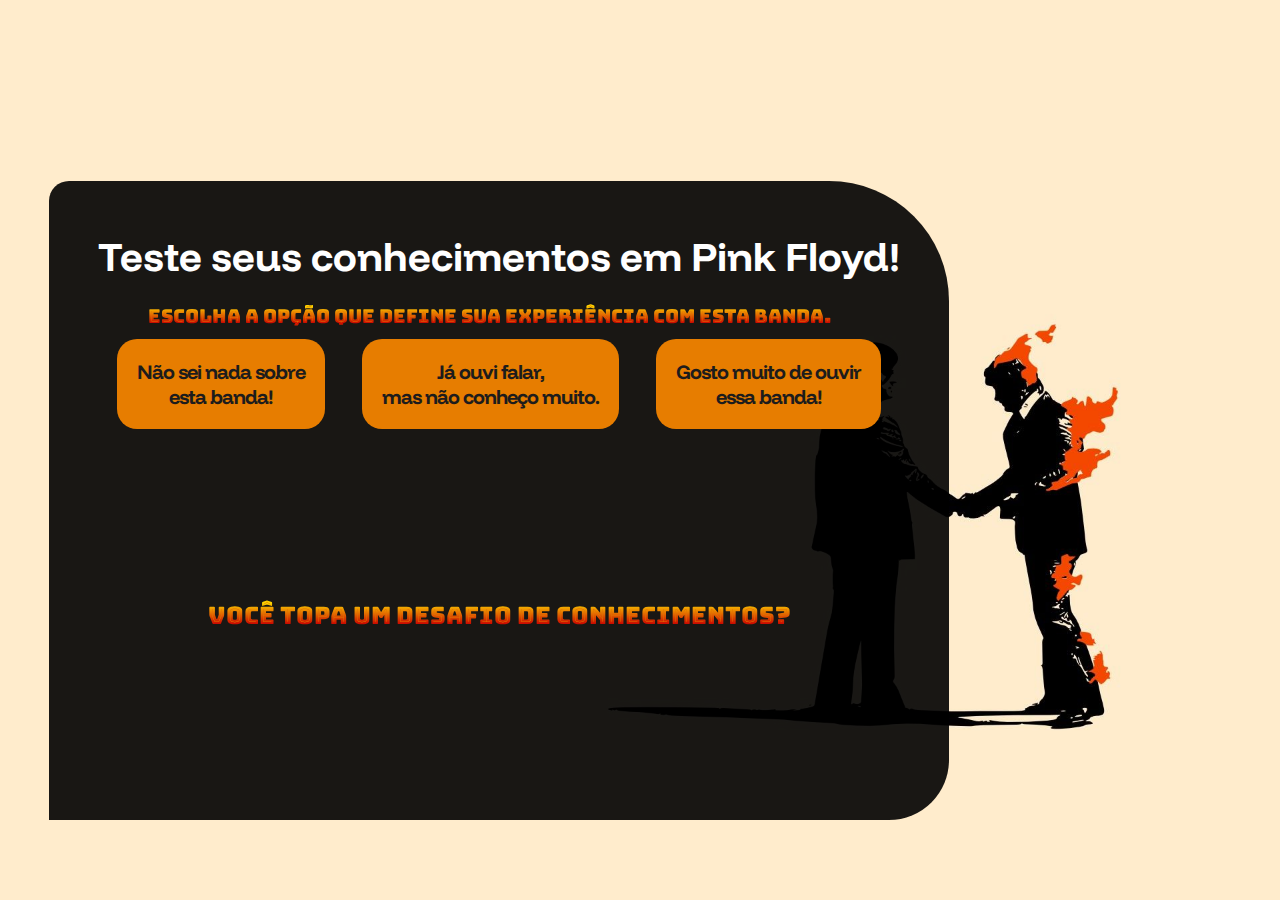
==== aula003/index.html @ e8a36d99 "criando os arquivos html e css da página do jogo de conhecimentos do pink floyd" ====
<!DOCTYPE html>
<html lang="pt">
<head>
    <meta charset="UTF-8">
    <meta name="viewport" content="width=device-width, initial-scale=1.0">
    <title>Pink Floyd Soundtrack</title>
    <link rel="stylesheet" href="/aula003/style.css">
</head>
<body>

    <div class="container">
        <div class="content">
            <div class="main__content">
                <h1>Teste seus conhecimentos em Pink Floyd!</h1>
                <p>Escolha a opção que define sua experiência com esta banda.</p>
                <div class="main__content__btn">
                    <button onclick="iDontNow()">Não sei nada sobre <br />esta banda!</button>
                    <button onclick="iHeardAbout()">Já ouvi falar,<br /> mas não conheço muito.</button>
                    <button onclick="iReallyLike()">Gosto muito de ouvir <br />essa banda!</button>
                </div>

                <div id="dialog">
                    <!-- <img class="dialog__img" src="/aula003/src/images.png">
                    <small>guitarra David Guilmour, ex vocalista da banda</small> -->

                   
                </div>

                <div id="challenge">
                    <h2>Você topa um desafio de conhecimentos?</h2> 
                </div>

            </div>
            
           
        </div>
    </div>
    
    <script src="/aula003/script.js"></script>
</body>
</html>
---- aula003/style.css ----
@import url('https://fonts.googleapis.com/css2?family=Balthazar&family=Boldonse&family=Funnel+Display:wght@300..800&family=Montserrat:ital,wght@0,700;1,700&family=Poppins:ital,wght@0,400;0,700;1,600&family=Roboto+Mono:ital,wght@0,600;1,600&family=Ubuntu:wght@300;400;500;700&display=swap');
@import url('https://fonts.googleapis.com/css2?family=Balthazar&family=Boldonse&family=Bungee+Spice&family=Funnel+Display:wght@300..800&family=Montserrat:ital,wght@0,700;1,700&family=Poppins:ital,wght@0,400;0,700;1,600&family=Roboto+Mono:ital,wght@0,600;1,600&family=Ubuntu:wght@300;400;500;700&display=swap');
@import url('https://fonts.googleapis.com/css2?family=Cutive+Mono&display=swap');
@import url('https://fonts.googleapis.com/css2?family=Fjalla+One&display=swap');

* {
    margin: 0;
    padding: 0;
    box-sizing: border-box;
    text-decoration: none;
    list-style: none;
}

body {
    background-color: #FFECCC;
    background-image: url(/aula003/src/wallpaper__main.jpg);
    background-repeat: no-repeat;
    background-position: right;
    background-size: contain;
}

.container {
    display: flex;
    justify-content: left;
    align-items: center;
    width: 100%;
    min-height: 100dvh;
}

.content {
    display: flex;
    justify-content: center;

    margin-left: 49px;
    margin-top: 100px;
    
    background-color: rgba(0, 0, 0, 0.9);
    border-top-right-radius: 120px;
    border-bottom-right-radius: 60px;
    border-top-left-radius: 20px;
    width: 900px;
    min-height: 600px;
    padding: 20px;
    color: #fff;
}

.main__content h1 {
    font-size: 2.5em;
    font-family: "Funnel Display", sans-serif;
    font-weight: bold;
    margin-top: 30px;
}

.main__content p {
    font-size: 1.2em;
    font-family: "Bungee Spice", sans-serif;
    margin-left: 50px;
    margin-top: 22px;
}

.main__content__btn {
    margin-top: 10px;
    display: flex;
    justify-content: space-around;
}

.main__content__btn button {
    border: none;
    cursor: pointer;
    padding: 20px 20px;
    border-radius: 20px;
    background-color: #E77D00;
    color: #1d1c1c;
    font-family: "Funnel Display", sans-serif;
    font-size: 20px;
    font-weight: bold;
    letter-spacing: -1px;
}

.main__content__btn button:hover {
    background-color: #1d1c1c;
    color: #E77D00;
}

#dialog {
    height: 155px;
    max-width: 781px;
    display: flex;
    justify-content: center ;
    font-size: 1.3em;
    font-family: monospace;
    letter-spacing: -2px;
    padding: 20px 20px;    
}

#dialog p {
    font-size: 1.2em;
    font-family: monospace;
    letter-spacing: -2px;
}

#dialog .dialog__img {
    transform: rotate(-10deg);
}

#dialog small {
    position: absolute;
    top: 554px;
    left: 494px;
}

#challenge {
    margin-top: 16px;
    display: flex;
    justify-content: center;
    height: 200px;
}


#challenge h2{
    font-family: "Bungee Spice", sans-serif;
}
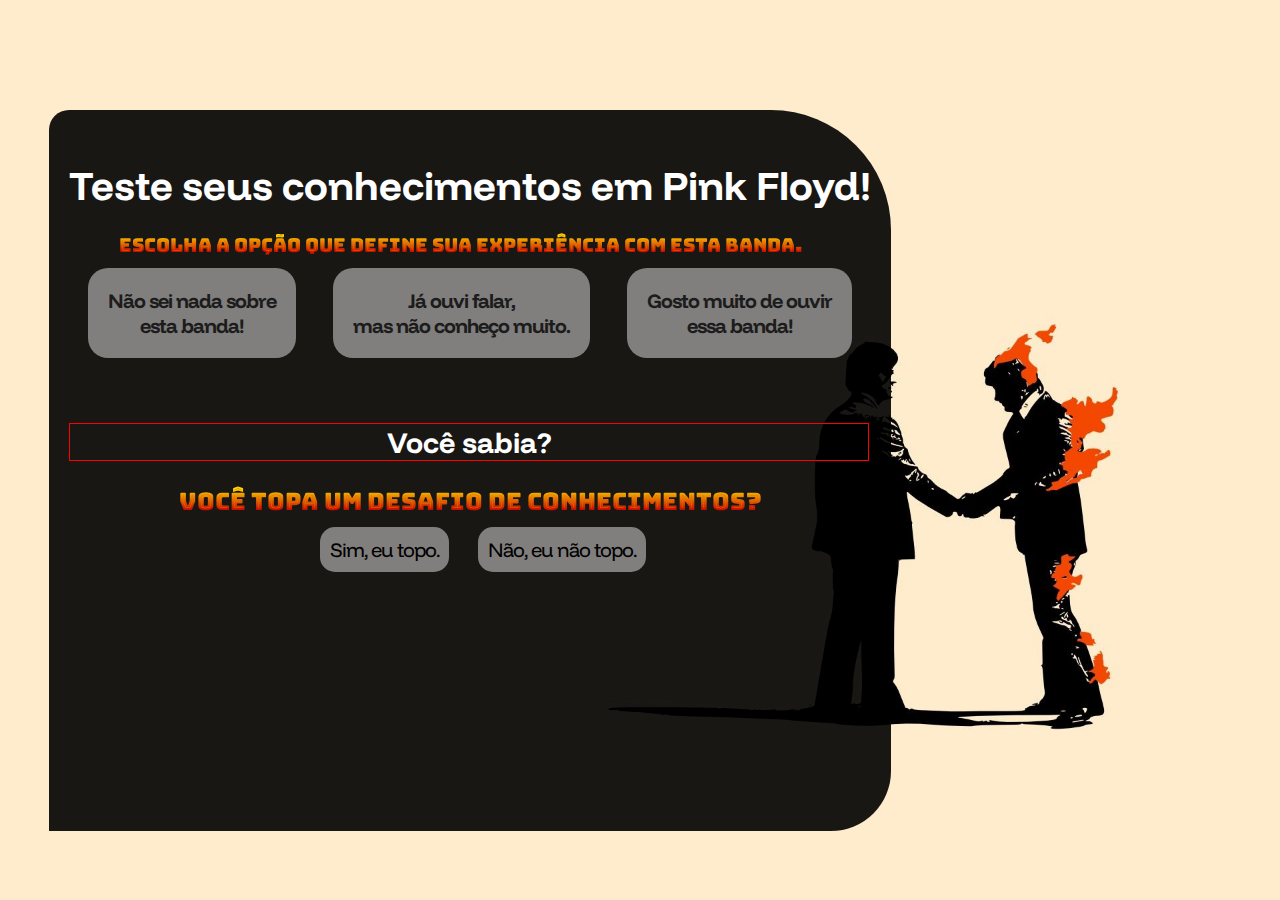
==== commit b80b4813: "corrigindo bugs, criando bugs" ====
--- a/aula003/index.html
+++ b/aula003/index.html
@@ -20,19 +20,26 @@
                 </div>
 
                 <div id="dialog">
-                    <!-- <img class="dialog__img" src="/aula003/src/images.png">
-                    <small>guitarra David Guilmour, ex vocalista da banda</small> -->
+                </div>
 
-                   
+                <div id="curiosity">
+                    <div class="curiosity__content">
+                        <h2>Você sabia?</h2>
+                        
+                    </div>
                 </div>
 
                 <div id="challenge">
-                    <h2>Você topa um desafio de conhecimentos?</h2> 
+                    <div class="challenge__content">
+                        <h2>Você topa um desafio de conhecimentos?</h2>
+                        <div>
+                            <button>Sim, eu topo.</button>
+                            <button>Não, eu não topo.</button>
+                        </div>
+
+                    </div>        
                 </div>
-
-            </div>
-            
-           
+            </div>       
         </div>
     </div>
     
--- a/aula003/style.css
+++ b/aula003/style.css
@@ -30,18 +30,21 @@
 .content {
     display: flex;
     justify-content: center;
-
+    /* border: 1px solid red;    */
     margin-left: 49px;
-    margin-top: 100px;
+    margin-top: 40px;
     
     background-color: rgba(0, 0, 0, 0.9);
     border-top-right-radius: 120px;
     border-bottom-right-radius: 60px;
     border-top-left-radius: 20px;
-    width: 900px;
-    min-height: 600px;
     padding: 20px;
     color: #fff;
+    max-height: 800px;
+}
+
+.main__content {
+    max-width: 900px;
 }
 
 .main__content h1 {
@@ -69,7 +72,7 @@
     cursor: pointer;
     padding: 20px 20px;
     border-radius: 20px;
-    background-color: #E77D00;
+    background-color: #ffffff73;
     color: #1d1c1c;
     font-family: "Funnel Display", sans-serif;
     font-size: 20px;
@@ -78,15 +81,16 @@
 }
 
 .main__content__btn button:hover {
-    background-color: #1d1c1c;
-    color: #E77D00;
+    background-color: #E77D00;
+    color: #1d1c1c;
 }
 
+
+
 #dialog {
-    height: 155px;
-    max-width: 781px;
+    max-width: 760px;
     display: flex;
-    justify-content: center ;
+    justify-content: space-around ;
     font-size: 1.3em;
     font-family: monospace;
     letter-spacing: -2px;
@@ -105,19 +109,54 @@
 
 #dialog small {
     position: absolute;
-    top: 554px;
+    top: 470px;
     left: 494px;
 }
 
 #challenge {
-    margin-top: 16px;
-    display: flex;
-    justify-content: center;
-    height: 200px;
+    margin-top: 20px;
+    height: 330px;
+    padding: 5px;
+    display: grid;
+    /* grid-template-rows: 50px 50px; */
+    text-align: center;
 }
 
-
-#challenge h2{
+.challenge__content h2{
     font-family: "Bungee Spice", sans-serif;
 }
 
+#challenge .challenge__content button {
+    margin-top: 10px;
+    margin-left: 25px;
+    background-color: #ffffff73;
+    border: none;
+    cursor: pointer;
+    padding: 10px 10px;
+    border-radius: 15px;
+    font-family: "Funnel Display", sans-serif;
+    font-size: 20px;
+    font-weight: 400;
+    letter-spacing: -1px;
+}
+
+#challenge .challenge__content button:hover {
+    color: #000;
+    background-color: #E77D00;
+}
+
+#curiosity {
+   margin-top: 25px;
+   display: flex;
+   justify-content: center;
+   align-items: center;
+   min-width: 700px;
+   max-width: 800px;
+   border: 1px solid red;
+}
+
+.curiosity__content h2 {
+    font-family: "Funnel Display", sans-serif;
+    font-weight: bold;
+    font-size: 1.8em;
+}
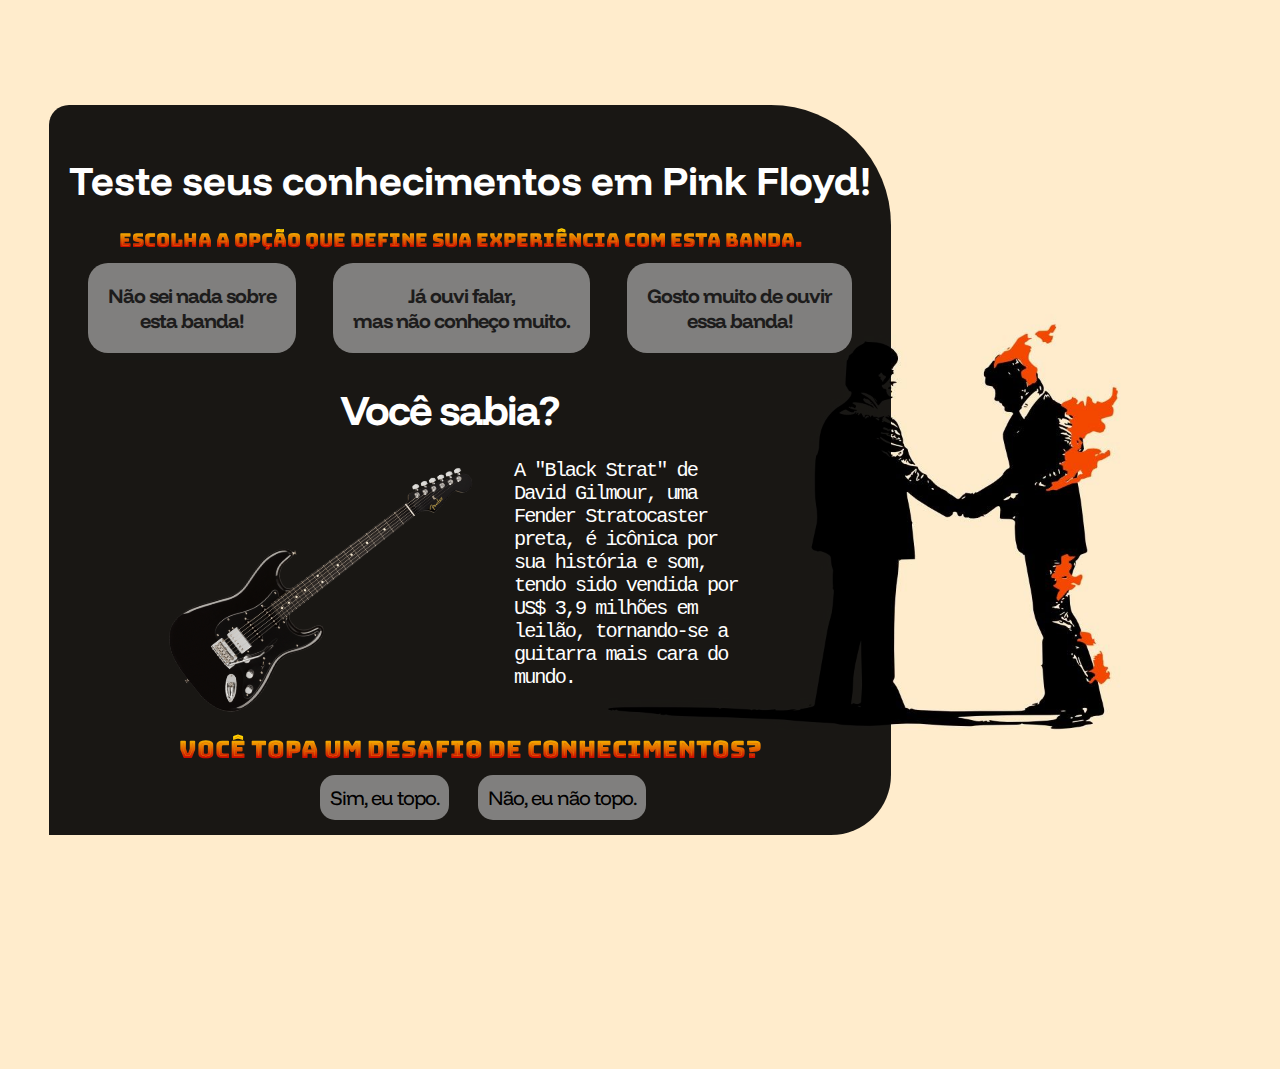
==== commit f8765450: "manutenção no código, tirando coisas desnecessárias, aplicando mais função as functions no js, apren" ====
--- a/aula003/index.html
+++ b/aula003/index.html
@@ -9,10 +9,10 @@
 <body>
 
     <div class="container">
-        <div class="content">
+        <div class="content" id="content">
             <div class="main__content">
                 <h1>Teste seus conhecimentos em Pink Floyd!</h1>
-                <p>Escolha a opção que define sua experiência com esta banda.</p>
+                <p class="pstyle">Escolha a opção que define sua experiência com esta banda.</p>
                 <div class="main__content__btn">
                     <button onclick="iDontNow()">Não sei nada sobre <br />esta banda!</button>
                     <button onclick="iHeardAbout()">Já ouvi falar,<br /> mas não conheço muito.</button>
@@ -20,13 +20,17 @@
                 </div>
 
                 <div id="dialog">
+                    <div id="curiosity">
+                        <div class="curiosity__container">          
+                                <h2>Você sabia?</h2>
+                                <div id="curiosity__container__youKnow">
+                                    <img src="/aula003/src/images.png"  >
+                                    <p>
+                                        A "Black Strat" de David Gilmour, uma Fender Stratocaster preta, é icônica por sua história e som, tendo sido vendida por US$ 3,9 milhões em leilão, tornando-se a guitarra mais cara do mundo.
+                                    </p>                                 
+                                </div>
+                        </div>
                 </div>
-
-                <div id="curiosity">
-                    <div class="curiosity__content">
-                        <h2>Você sabia?</h2>
-                        
-                    </div>
                 </div>
 
                 <div id="challenge">
@@ -39,6 +43,8 @@
 
                     </div>        
                 </div>
+
+
             </div>       
         </div>
     </div>
--- a/aula003/style.css
+++ b/aula003/style.css
@@ -9,6 +9,10 @@
     box-sizing: border-box;
     text-decoration: none;
     list-style: none;
+}
+
+.border {
+    border: 2px solid yellow;
 }
 
 body {
@@ -40,7 +44,11 @@
     border-top-left-radius: 20px;
     padding: 20px;
     color: #fff;
-    max-height: 800px;
+    max-height: 730px;
+}
+
+.maxHeight{
+    max-height: 570px;
 }
 
 .main__content {
@@ -54,7 +62,7 @@
     margin-top: 30px;
 }
 
-.main__content p {
+.pstyle {
     font-size: 1.2em;
     font-family: "Bungee Spice", sans-serif;
     margin-left: 50px;
@@ -89,13 +97,16 @@
 
 #dialog {
     max-width: 760px;
+    min-height: 182px;
     display: flex;
     justify-content: space-around ;
     font-size: 1.3em;
     font-family: monospace;
     letter-spacing: -2px;
     padding: 20px 20px;    
+    margin-bottom: 20px;
 }
+
 
 #dialog p {
     font-size: 1.2em;
@@ -103,22 +114,10 @@
     letter-spacing: -2px;
 }
 
-#dialog .dialog__img {
-    transform: rotate(-10deg);
-}
-
-#dialog small {
-    position: absolute;
-    top: 470px;
-    left: 494px;
-}
-
 #challenge {
-    margin-top: 20px;
+    margin-top: 10px;
     height: 330px;
     padding: 5px;
-    display: grid;
-    /* grid-template-rows: 50px 50px; */
     text-align: center;
 }
 
@@ -145,18 +144,46 @@
     background-color: #E77D00;
 }
 
+/* curiosity */
+
 #curiosity {
-   margin-top: 25px;
+   width: 800px;
+   min-height: 200px;
+   margin-top: 10px;
    display: flex;
    justify-content: center;
-   align-items: center;
-   min-width: 700px;
-   max-width: 800px;
-   border: 1px solid red;
 }
 
-.curiosity__content h2 {
+.curiosity__container {
+    width: 600px;
+    /* max-height: 245px; */
+    display: flex;
+    flex-direction: column;
+    align-items: center;
+}
+
+.curiosity__container h2 {
     font-family: "Funnel Display", sans-serif;
     font-weight: bold;
-    font-size: 1.8em;
+    font-size:2.0em;
+    margin-bottom: 11px;
 }
+
+#curiosity__container__youKnow {
+    display: flex; 
+    justify-content: space-around;
+    align-items: center;
+    margin-top: 13px;
+}
+
+#curiosity__container__youKnow img {
+    width: 350px;
+    transform: rotate(322deg);
+}
+
+#curiosity__container__youKnow p {
+    font-size: 1.2em;
+    font-family: monospace;
+    letter-spacing: -2px;
+    margin-left: 15px;
+}
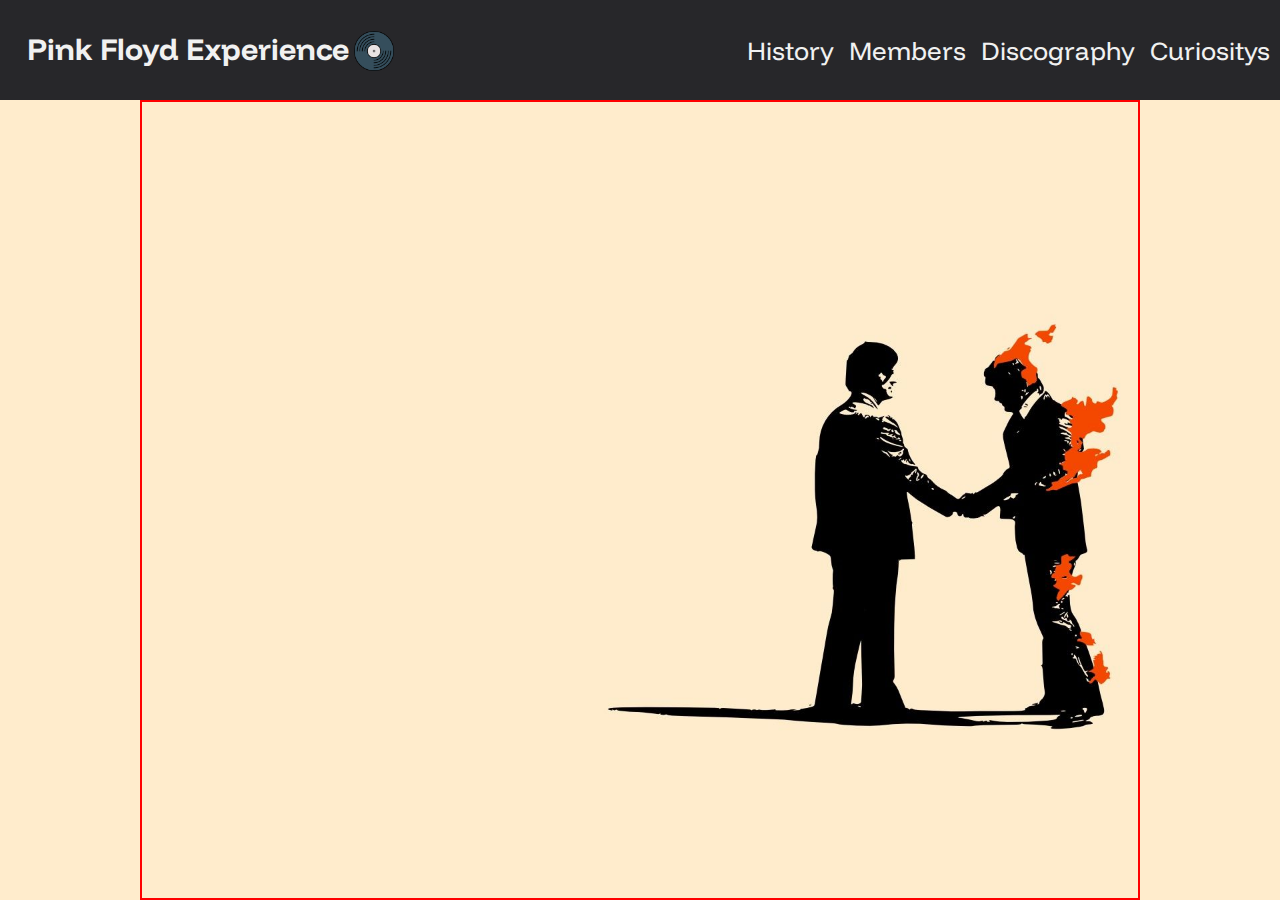
==== commit 7f877bfc: "fazendo um header navegation do zero" ====
--- a/aula003/index.html
+++ b/aula003/index.html
@@ -3,13 +3,47 @@
 <head>
     <meta charset="UTF-8">
     <meta name="viewport" content="width=device-width, initial-scale=1.0">
-    <title>Pink Floyd Soundtrack</title>
-    <link rel="stylesheet" href="/aula003/style.css">
+    <title>Pink Floyd Experience</title>
+    <!-- header css -->
+    <link rel="stylesheet" href="/aula003/css/header.css">
+    <!--  -->
 </head>
 <body>
 
-    <div class="container">
-        <div class="content" id="content">
+    
+    <header>
+        <nav id="navbar"> 
+            <div id="title">
+                <a href="index.html">Pink Floyd Experience <img src="/aula003/src/logo.png"></a>
+            </div>
+    
+            <div id="navegation">
+                <ul>
+                    <li>
+                        <a href="#">History</a>
+                    </li>
+                    <li>
+                        <a href="#">Members</a>
+                    </li>
+                    <li>
+                        <a href="#">Discography</a>
+                    </li>
+                    <li>
+                        <a href="#">Curiositys</a>
+                    </li>
+                </ul>
+            </div>
+        </nav>
+    </header>
+
+    <section>
+        <div class="container border">
+
+    </section>
+
+
+
+        <!-- <div class="content border" id="content">
             <div class="main__content">
                 <h1>Teste seus conhecimentos em Pink Floyd!</h1>
                 <p class="pstyle">Escolha a opção que define sua experiência com esta banda.</p>
@@ -30,7 +64,7 @@
                                     </p>                                 
                                 </div>
                         </div>
-                </div>
+                    </div>
                 </div>
 
                 <div id="challenge">
@@ -42,11 +76,11 @@
                         </div>
 
                     </div>        
-                </div>
+                </div> -->
 
 
-            </div>       
-        </div>
+            <!-- </div>       
+        </div> -->
     </div>
     
     <script src="/aula003/script.js"></script>
--- a/aula003/css/header.css
+++ b/aula003/css/header.css
@@ -0,0 +1,257 @@
+@import url('https://fonts.googleapis.com/css2?family=Balthazar&family=Boldonse&family=Funnel+Display:wght@300..800&family=Montserrat:ital,wght@0,700;1,700&family=Poppins:ital,wght@0,400;0,700;1,600&family=Roboto+Mono:ital,wght@0,600;1,600&family=Ubuntu:wght@300;400;500;700&display=swap');
+@import url('https://fonts.googleapis.com/css2?family=Balthazar&family=Boldonse&family=Bungee+Spice&family=Funnel+Display:wght@300..800&family=Montserrat:ital,wght@0,700;1,700&family=Poppins:ital,wght@0,400;0,700;1,600&family=Roboto+Mono:ital,wght@0,600;1,600&family=Ubuntu:wght@300;400;500;700&display=swap');
+@import url('https://fonts.googleapis.com/css2?family=Cutive+Mono&display=swap');
+@import url('https://fonts.googleapis.com/css2?family=Fjalla+One&display=swap');
+
+* {
+    margin: 0;
+    padding: 0;
+    box-sizing: border-box;
+    text-decoration: none;
+    list-style: none;
+}
+
+.border {
+    border: 2px solid red;
+}
+
+body {
+    background-color: #FFECCC;
+    background-image: url(/aula003/src/wallpaper__main.jpg);
+    background-repeat: no-repeat;
+    background-position: right;
+    background-size: contain;
+}
+
+/* container */
+
+.container {
+    width: 1000px;
+    height: calc(100vh - 100px);
+    display: flex;
+    justify-content: center;
+    margin: 0 auto;
+}
+
+/* nav */
+
+#navbar {
+    width: 100%;
+    height: 100px;
+    display: flex;
+    justify-content: space-between;
+    align-items: center;
+    background-color: oklch(27.4% 0.006 286.033);
+    padding: 10px;
+}
+
+#navbar #title {
+    width: 400px;
+    height: 100%;
+    display: flex;
+    justify-content: center;
+    align-items: center;
+}
+
+#navbar #title a {
+    font-size: 1.9em;
+    font-family: 'Funnel Display';
+    font-weight: bold;
+    color: #f1f1f1;
+    display: flex;
+    padding: 10px;
+}
+
+#navbar #title a:hover {
+    color: #FFECCC;
+    transition: color .7s;
+}
+
+#navbar #title img {
+    width: 40px;
+    margin-left: 5px;
+    margin-top: 1px;
+}
+
+#navbar #navegation {
+    width: 600px;
+    height: 100%;
+    display: flex;
+    justify-content: end;
+    align-items: center;
+}
+
+#navbar #navegation ul {
+    display: flex;
+}
+
+#navbar #navegation ul li {
+    margin-left: 15px;
+}
+
+#navbar #navegation ul li a {
+    color: #f1f1f1;
+    font-family: 'Funnel Display';
+    font-size: 1.6em;
+}
+
+#navbar #navegation ul li a:hover {
+    color: #FFECCC;
+    transition: color .7s;
+}
+
+
+/* .content {
+    display: flex;
+    justify-content: center;
+    /* margin-left: 49px;
+    margin-top: 40px; */
+    /*
+    background-color: rgba(0, 0, 0, 0.9);
+    border-top-right-radius: 120px;
+    border-bottom-right-radius: 60px;
+    border-top-left-radius: 20px;
+    padding: 20px;
+    color: #fff;
+    max-height: 730px;
+}
+
+.maxHeight{
+    max-height: 570px;
+}
+
+.main__content {
+    max-width: 900px;
+}
+
+.main__content h1 {
+    font-size: 2.5em;
+    font-family: "Funnel Display", sans-serif;
+    font-weight: bold;
+    margin-top: 30px;
+}
+
+.pstyle {
+    font-size: 1.2em;
+    font-family: "Bungee Spice", sans-serif;
+    margin-left: 50px;
+    margin-top: 22px;
+}
+
+.main__content__btn {
+    margin-top: 10px;
+    display: flex;
+    justify-content: space-around;
+}
+
+.main__content__btn button {
+    border: none;
+    cursor: pointer;
+    padding: 20px 20px;
+    border-radius: 20px;
+    background-color: #ffffff73;
+    color: #1d1c1c;
+    font-family: "Funnel Display", sans-serif;
+    font-size: 20px;
+    font-weight: bold;
+    letter-spacing: -1px;
+}
+
+.main__content__btn button:hover {
+    background-color: #E77D00;
+    color: #1d1c1c;
+}
+
+#dialog {
+    max-width: 760px;
+    min-height: 182px;
+    display: flex;
+    justify-content: space-around ;
+    font-size: 1.3em;
+    font-family: monospace;
+    letter-spacing: -2px;
+    padding: 20px 20px;    
+    margin-bottom: 20px;
+}
+
+
+#dialog p {
+    font-size: 1.2em;
+    font-family: monospace;
+    letter-spacing: -2px;
+}
+
+#challenge {
+    margin-top: 10px;
+    height: 330px;
+    padding: 5px;
+    text-align: center;
+}
+
+.challenge__content h2{
+    font-family: "Bungee Spice", sans-serif;
+}
+
+#challenge .challenge__content button {
+    margin-top: 10px;
+    margin-left: 25px;
+    background-color: #ffffff73;
+    border: none;
+    cursor: pointer;
+    padding: 10px 10px;
+    border-radius: 15px;
+    font-family: "Funnel Display", sans-serif;
+    font-size: 20px;
+    font-weight: 400;
+    letter-spacing: -1px;
+}
+
+#challenge .challenge__content button:hover {
+    color: #000;
+    background-color: #E77D00;
+}
+
+/* curiosity */
+
+/* #curiosity {
+   width: 800px;
+   min-height: 200px;
+   margin-top: 10px;
+   display: flex;
+   justify-content: center;
+}
+
+.curiosity__container {
+    width: 600px;
+    max-height: 245px;
+    display: flex;
+    flex-direction: column;
+    align-items: center;
+}
+
+.curiosity__container h2 {
+    font-family: "Funnel Display", sans-serif;
+    font-weight: bold;
+    font-size:2.0em;
+    margin-bottom: 11px;
+}
+
+#curiosity__container__youKnow {
+    display: flex; 
+    justify-content: space-around;
+    align-items: center;
+    margin-top: 13px;
+}
+
+#curiosity__container__youKnow img {
+    width: 350px;
+    transform: rotate(322deg);
+}
+
+#curiosity__container__youKnow p {
+    font-size: 1.2em;
+    font-family: monospace;
+    letter-spacing: -2px;
+    margin-left: 15px;
+}  
+*/
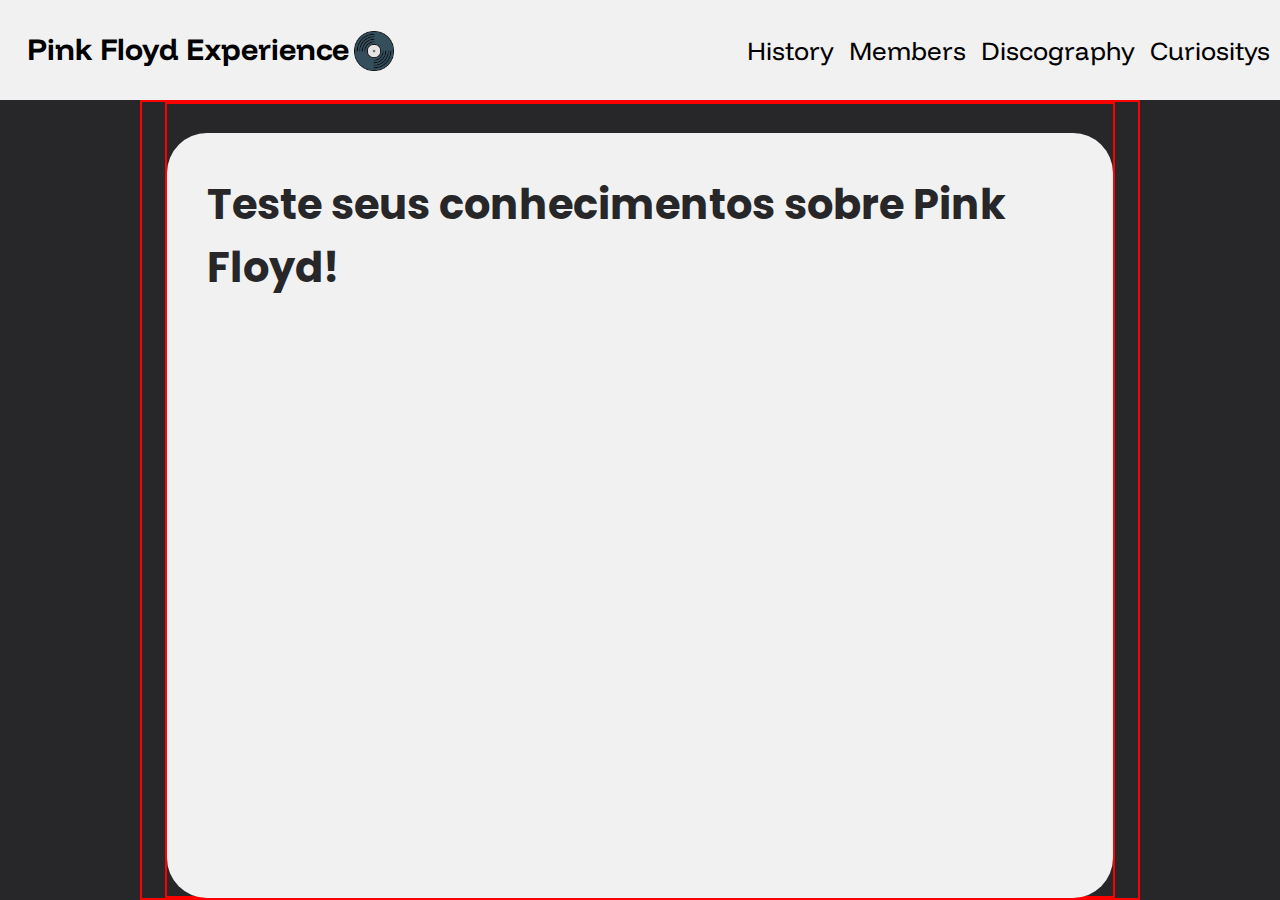
==== commit 9b2f92f6: "reorganizando pastas css, criando o primeiro article" ====
--- a/aula003/index.html
+++ b/aula003/index.html
@@ -4,9 +4,13 @@
     <meta charset="UTF-8">
     <meta name="viewport" content="width=device-width, initial-scale=1.0">
     <title>Pink Floyd Experience</title>
+    <!-- reset css -->
+    <link rel="stylesheet" href="/aula003/css/reset.css">
     <!-- header css -->
     <link rel="stylesheet" href="/aula003/css/header.css">
-    <!--  -->
+    <!-- main css -->
+     <link rel="stylesheet" href="/aula003/css/main.css">
+     <!--  -->
 </head>
 <body>
 
@@ -14,9 +18,8 @@
     <header>
         <nav id="navbar"> 
             <div id="title">
-                <a href="index.html">Pink Floyd Experience <img src="/aula003/src/logo.png"></a>
+                <a href="index.html">Pink Floyd Experience <img src="/aula003/src/logo.png" alt="vinil disk"></a>
             </div>
-    
             <div id="navegation">
                 <ul>
                     <li>
@@ -38,6 +41,14 @@
 
     <section>
         <div class="container border">
+            <div class="container__content border">
+                <article>
+                    <div class="">
+                        <h1>Teste seus conhecimentos sobre Pink Floyd!</h1>
+                    </div>
+                </article>
+            </div>
+        </div>
 
     </section>
 
--- a/aula003/css/header.css
+++ b/aula003/css/header.css
@@ -1,28 +1,3 @@
-@import url('https://fonts.googleapis.com/css2?family=Balthazar&family=Boldonse&family=Funnel+Display:wght@300..800&family=Montserrat:ital,wght@0,700;1,700&family=Poppins:ital,wght@0,400;0,700;1,600&family=Roboto+Mono:ital,wght@0,600;1,600&family=Ubuntu:wght@300;400;500;700&display=swap');
-@import url('https://fonts.googleapis.com/css2?family=Balthazar&family=Boldonse&family=Bungee+Spice&family=Funnel+Display:wght@300..800&family=Montserrat:ital,wght@0,700;1,700&family=Poppins:ital,wght@0,400;0,700;1,600&family=Roboto+Mono:ital,wght@0,600;1,600&family=Ubuntu:wght@300;400;500;700&display=swap');
-@import url('https://fonts.googleapis.com/css2?family=Cutive+Mono&display=swap');
-@import url('https://fonts.googleapis.com/css2?family=Fjalla+One&display=swap');
-
-* {
-    margin: 0;
-    padding: 0;
-    box-sizing: border-box;
-    text-decoration: none;
-    list-style: none;
-}
-
-.border {
-    border: 2px solid red;
-}
-
-body {
-    background-color: #FFECCC;
-    background-image: url(/aula003/src/wallpaper__main.jpg);
-    background-repeat: no-repeat;
-    background-position: right;
-    background-size: contain;
-}
-
 /* container */
 
 .container {
@@ -41,7 +16,7 @@
     display: flex;
     justify-content: space-between;
     align-items: center;
-    background-color: oklch(27.4% 0.006 286.033);
+    background-color: #f1f1f1;
     padding: 10px;
 }
 
@@ -57,13 +32,13 @@
     font-size: 1.9em;
     font-family: 'Funnel Display';
     font-weight: bold;
-    color: #f1f1f1;
+    color: #000;
     display: flex;
     padding: 10px;
 }
 
 #navbar #title a:hover {
-    color: #FFECCC;
+    color: #27272A;
     transition: color .7s;
 }
 
@@ -90,13 +65,13 @@
 }
 
 #navbar #navegation ul li a {
-    color: #f1f1f1;
+    color: #000;
     font-family: 'Funnel Display';
     font-size: 1.6em;
 }
 
 #navbar #navegation ul li a:hover {
-    color: #FFECCC;
+    color: #27272A;
     transition: color .7s;
 }
 
--- a/aula003/css/main.css
+++ b/aula003/css/main.css
@@ -0,0 +1,24 @@
+section .container__content {
+    width: 950px;
+    height: 100vh - 100px;
+    display: flex;
+    align-items: center;
+    justify-content: center;
+}
+
+section .container .container__content article {
+    width: 100%;
+    height: calc(100vh - 135px);
+    display: flex;
+    justify-content: center;
+    background-color: #f1f1f1;
+    margin-top: 30px;
+    border-radius: 40px;
+    padding: 40px;
+}
+
+section .container .container__content article h1 {
+    font-family: 'Poppins';
+    font-size: 2.6em;
+    color: #27272A;
+}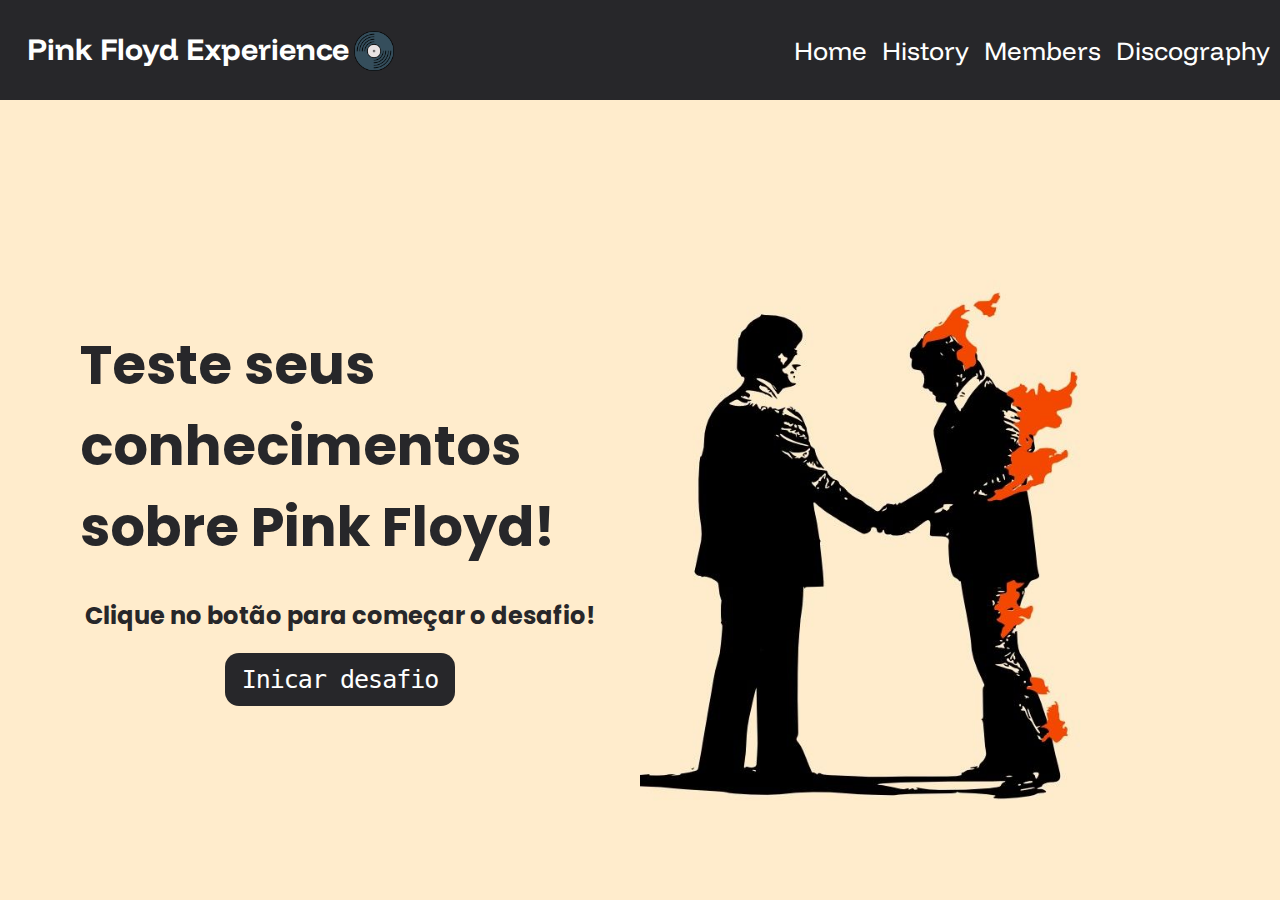
==== commit 7eb4aa9d: "finalizando o estilo da página de entrada" ====
--- a/aula003/index.html
+++ b/aula003/index.html
@@ -23,6 +23,9 @@
             <div id="navegation">
                 <ul>
                     <li>
+                        <a onclick="selector()" id="navbar-home" href="#">Home</a>
+                    </li>
+                    <li>
                         <a href="#">History</a>
                     </li>
                     <li>
@@ -31,9 +34,6 @@
                     <li>
                         <a href="#">Discography</a>
                     </li>
-                    <li>
-                        <a href="#">Curiositys</a>
-                    </li>
                 </ul>
             </div>
         </nav>
@@ -41,10 +41,16 @@
 
     <section>
         <div class="container border">
-            <div class="container__content border">
+            <div class="container__content">
                 <article>
-                    <div class="">
+                    <div>
                         <h1>Teste seus conhecimentos sobre Pink Floyd!</h1>
+                    </div>
+                    <div>
+                        <h2>Clique no botão para começar o desafio!</h2>
+                    </div>
+                    <div>
+                        <button onclick="teste()">Inicar desafio</button>
                     </div>
                 </article>
             </div>
@@ -52,46 +58,6 @@
 
     </section>
 
-
-
-        <!-- <div class="content border" id="content">
-            <div class="main__content">
-                <h1>Teste seus conhecimentos em Pink Floyd!</h1>
-                <p class="pstyle">Escolha a opção que define sua experiência com esta banda.</p>
-                <div class="main__content__btn">
-                    <button onclick="iDontNow()">Não sei nada sobre <br />esta banda!</button>
-                    <button onclick="iHeardAbout()">Já ouvi falar,<br /> mas não conheço muito.</button>
-                    <button onclick="iReallyLike()">Gosto muito de ouvir <br />essa banda!</button>
-                </div>
-
-                <div id="dialog">
-                    <div id="curiosity">
-                        <div class="curiosity__container">          
-                                <h2>Você sabia?</h2>
-                                <div id="curiosity__container__youKnow">
-                                    <img src="/aula003/src/images.png"  >
-                                    <p>
-                                        A "Black Strat" de David Gilmour, uma Fender Stratocaster preta, é icônica por sua história e som, tendo sido vendida por US$ 3,9 milhões em leilão, tornando-se a guitarra mais cara do mundo.
-                                    </p>                                 
-                                </div>
-                        </div>
-                    </div>
-                </div>
-
-                <div id="challenge">
-                    <div class="challenge__content">
-                        <h2>Você topa um desafio de conhecimentos?</h2>
-                        <div>
-                            <button>Sim, eu topo.</button>
-                            <button>Não, eu não topo.</button>
-                        </div>
-
-                    </div>        
-                </div> -->
-
-
-            <!-- </div>       
-        </div> -->
     </div>
     
     <script src="/aula003/script.js"></script>
--- a/aula003/css/header.css
+++ b/aula003/css/header.css
@@ -1,10 +1,10 @@
 /* container */
 
 .container {
-    width: 1000px;
+    width: 1200px;
     height: calc(100vh - 100px);
     display: flex;
-    justify-content: center;
+    /* justify-content: center; */
     margin: 0 auto;
 }
 
@@ -16,7 +16,7 @@
     display: flex;
     justify-content: space-between;
     align-items: center;
-    background-color: #f1f1f1;
+    background-color: #27272A;
     padding: 10px;
 }
 
@@ -32,13 +32,13 @@
     font-size: 1.9em;
     font-family: 'Funnel Display';
     font-weight: bold;
-    color: #000;
+    color: #fff;
     display: flex;
     padding: 10px;
 }
 
 #navbar #title a:hover {
-    color: #27272A;
+    color: gray;
     transition: color .7s;
 }
 
@@ -65,168 +65,12 @@
 }
 
 #navbar #navegation ul li a {
-    color: #000;
+    color: #fff;
     font-family: 'Funnel Display';
     font-size: 1.6em;
 }
 
 #navbar #navegation ul li a:hover {
-    color: #27272A;
+    color: gray;
     transition: color .7s;
 }
-
-
-/* .content {
-    display: flex;
-    justify-content: center;
-    /* margin-left: 49px;
-    margin-top: 40px; */
-    /*
-    background-color: rgba(0, 0, 0, 0.9);
-    border-top-right-radius: 120px;
-    border-bottom-right-radius: 60px;
-    border-top-left-radius: 20px;
-    padding: 20px;
-    color: #fff;
-    max-height: 730px;
-}
-
-.maxHeight{
-    max-height: 570px;
-}
-
-.main__content {
-    max-width: 900px;
-}
-
-.main__content h1 {
-    font-size: 2.5em;
-    font-family: "Funnel Display", sans-serif;
-    font-weight: bold;
-    margin-top: 30px;
-}
-
-.pstyle {
-    font-size: 1.2em;
-    font-family: "Bungee Spice", sans-serif;
-    margin-left: 50px;
-    margin-top: 22px;
-}
-
-.main__content__btn {
-    margin-top: 10px;
-    display: flex;
-    justify-content: space-around;
-}
-
-.main__content__btn button {
-    border: none;
-    cursor: pointer;
-    padding: 20px 20px;
-    border-radius: 20px;
-    background-color: #ffffff73;
-    color: #1d1c1c;
-    font-family: "Funnel Display", sans-serif;
-    font-size: 20px;
-    font-weight: bold;
-    letter-spacing: -1px;
-}
-
-.main__content__btn button:hover {
-    background-color: #E77D00;
-    color: #1d1c1c;
-}
-
-#dialog {
-    max-width: 760px;
-    min-height: 182px;
-    display: flex;
-    justify-content: space-around ;
-    font-size: 1.3em;
-    font-family: monospace;
-    letter-spacing: -2px;
-    padding: 20px 20px;    
-    margin-bottom: 20px;
-}
-
-
-#dialog p {
-    font-size: 1.2em;
-    font-family: monospace;
-    letter-spacing: -2px;
-}
-
-#challenge {
-    margin-top: 10px;
-    height: 330px;
-    padding: 5px;
-    text-align: center;
-}
-
-.challenge__content h2{
-    font-family: "Bungee Spice", sans-serif;
-}
-
-#challenge .challenge__content button {
-    margin-top: 10px;
-    margin-left: 25px;
-    background-color: #ffffff73;
-    border: none;
-    cursor: pointer;
-    padding: 10px 10px;
-    border-radius: 15px;
-    font-family: "Funnel Display", sans-serif;
-    font-size: 20px;
-    font-weight: 400;
-    letter-spacing: -1px;
-}
-
-#challenge .challenge__content button:hover {
-    color: #000;
-    background-color: #E77D00;
-}
-
-/* curiosity */
-
-/* #curiosity {
-   width: 800px;
-   min-height: 200px;
-   margin-top: 10px;
-   display: flex;
-   justify-content: center;
-}
-
-.curiosity__container {
-    width: 600px;
-    max-height: 245px;
-    display: flex;
-    flex-direction: column;
-    align-items: center;
-}
-
-.curiosity__container h2 {
-    font-family: "Funnel Display", sans-serif;
-    font-weight: bold;
-    font-size:2.0em;
-    margin-bottom: 11px;
-}
-
-#curiosity__container__youKnow {
-    display: flex; 
-    justify-content: space-around;
-    align-items: center;
-    margin-top: 13px;
-}
-
-#curiosity__container__youKnow img {
-    width: 350px;
-    transform: rotate(322deg);
-}
-
-#curiosity__container__youKnow p {
-    font-size: 1.2em;
-    font-family: monospace;
-    letter-spacing: -2px;
-    margin-left: 15px;
-}  
-*/
--- a/aula003/css/main.css
+++ b/aula003/css/main.css
@@ -1,5 +1,5 @@
 section .container__content {
-    width: 950px;
+    width: 600px;
     height: 100vh - 100px;
     display: flex;
     align-items: center;
@@ -10,15 +10,41 @@
     width: 100%;
     height: calc(100vh - 135px);
     display: flex;
+    flex-direction: column;
     justify-content: center;
-    background-color: #f1f1f1;
+    align-items: center;
+    background-color: #FFECCC;
     margin-top: 30px;
-    border-radius: 40px;
     padding: 40px;
 }
 
 section .container .container__content article h1 {
     font-family: 'Poppins';
-    font-size: 2.6em;
+    font-size: 3.4em;
     color: #27272A;
+}
+
+section .container .container__content article h2 {
+    font-family: 'Poppins';
+    color: #27272A;
+    margin-top: 30px;
+}
+
+section .container .container__content article button {
+    border: none;
+    font-family: monospace;
+    font-size: 25px;
+    letter-spacing: -1px;
+    padding: 12px 17px;
+    margin-top: 20px;
+    background-color: #27272A;
+    color: #FFF;
+    cursor: pointer;
+    border-radius: 14px;
+}
+
+section .container .container__content article button:hover {
+    color: #27272A;
+    background-color: #FFF;
+    transition: color 0.5s;
 }